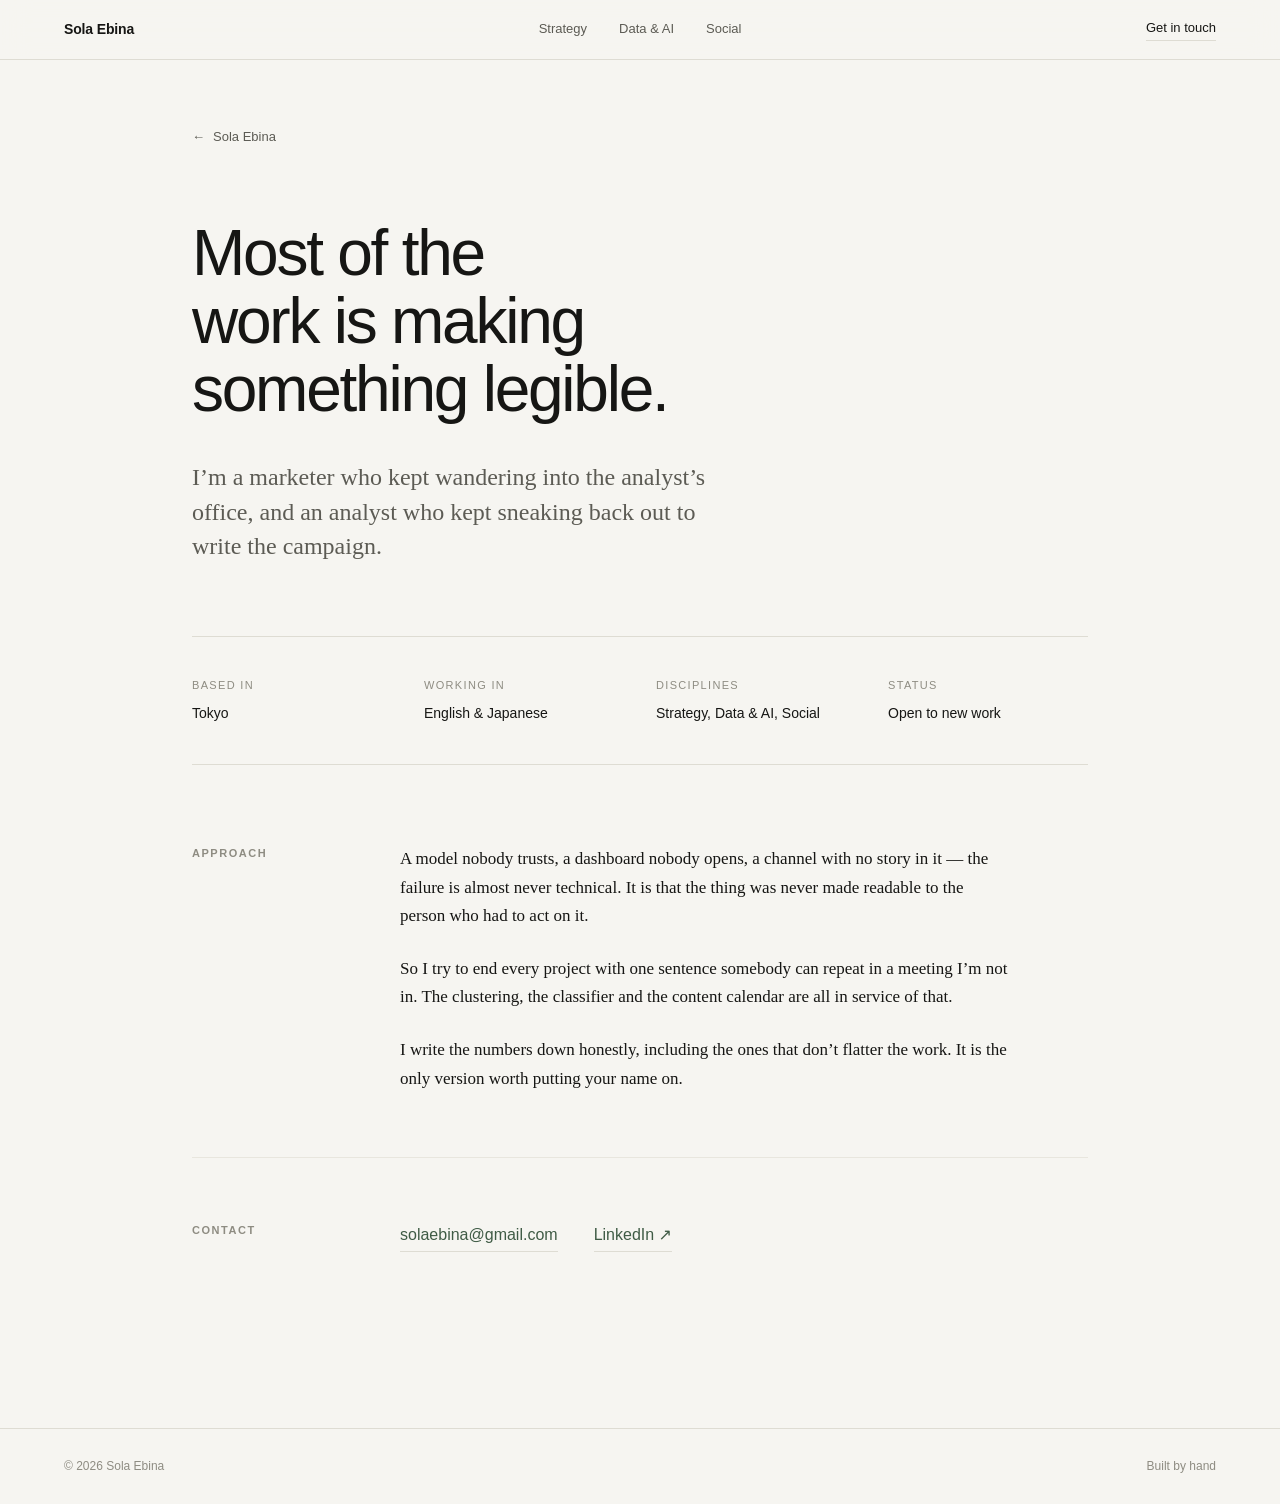
==== about.html @ 5f3d6561 "Restructure the site around a bare front door The front page was carrying the whole site: hero, work" ====
<!DOCTYPE html>
<html lang="en">
<head>
<meta charset="utf-8">
<meta name="viewport" content="width=device-width, initial-scale=1">
<title>About — Sola Ebina</title>
<meta name="description" content="Marketing strategist and data analyst, working across data &amp; AI, strategy and social.">
<meta name="color-scheme" content="light dark">
<link rel="icon" href="data:image/svg+xml,<svg xmlns='http://www.w3.org/2000/svg' viewBox='0 0 100 100'><rect width='100' height='100' rx='22' fill='%23161614'/><text x='50' y='70' font-size='58' font-family='Helvetica,Arial' fill='%23F6F5F1' text-anchor='middle'>S</text></svg>">
<link rel="stylesheet" href="styles.css">
</head>
<body class="page-case">

<header class="site-head is-stuck">
  <a class="brand" href="index.html"><b data-p="name">Sola Ebina</b></a>
  <nav class="site-nav" data-disc-nav aria-label="Disciplines"></nav>
  <a class="head-cta" data-mailto href="mailto:solaebina@gmail.com">Get in touch</a>
</header>

<main>
  <div class="wrap case">
    <a class="back" href="index.html"><span>&larr;</span> <span data-p="name">Sola Ebina</span></a>

    <header class="case-head">
      <h1>Most of the work is making something legible.</h1>
      <p class="case-thesis">
        I&rsquo;m a marketer who kept wandering into the analyst&rsquo;s office, and an
        analyst who kept sneaking back out to write the campaign.
      </p>
    </header>

    <dl class="case-meta">
      <div><dt>Based in</dt><dd data-p="location">Tokyo</dd></div>
      <div><dt>Working in</dt><dd>English &amp; Japanese</dd></div>
      <div><dt>Disciplines</dt><dd>Strategy, Data &amp; AI, Social</dd></div>
      <div><dt>Status</dt><dd>Open to new work</dd></div>
    </dl>

    <div class="case-body">
      <section class="case-section">
        <h2 class="case-label">Approach</h2>
        <div class="case-content">
          <p>
            A model nobody trusts, a dashboard nobody opens, a channel with no story in
            it &mdash; the failure is almost never technical. It is that the thing was
            never made readable to the person who had to act on it.
          </p>
          <p>
            So I try to end every project with one sentence somebody can repeat in a
            meeting I&rsquo;m not in. The clustering, the classifier and the content
            calendar are all in service of that.
          </p>
          <p>
            I write the numbers down honestly, including the ones that don&rsquo;t
            flatter the work. It is the only version worth putting your name on.
          </p>
        </div>
      </section>

      <section class="case-section">
        <h2 class="case-label">Contact</h2>
        <div class="case-content">
          <div class="contact-links">
            <a data-mailto href="mailto:solaebina@gmail.com"><span data-p="email">solaebina@gmail.com</span></a>
            <a data-linkedin href="https://www.linkedin.com/in/solaebina/" target="_blank" rel="noopener">LinkedIn &nearr;</a>
          </div>
        </div>
      </section>
    </div>
  </div>
</main>

<footer class="site-foot">
  <span>&copy; <span id="yr">2026</span> <span data-p="name">Sola Ebina</span></span>
  <span>Built by hand</span>
</footer>

<script src="content/works.js"></script>
<script src="content.js"></script>
<script src="app.js"></script>
</body>
</html>
---- styles.css ----
/* ============================================================================
   Sola Ebina — portfolio
   One stylesheet. The whole system lives in :root; change it there.
   ========================================================================== */

/* ── tokens ───────────────────────────────────────────────────────────────── */
:root {
  /* paper & ink */
  --paper:      #F6F5F1;
  --paper-2:    #EFEEE8;
  --ink:        #161614;
  --ink-2:      #5C5B54;
  --ink-3:      #8E8C82;
  --rule:       #DEDCD3;
  --rule-soft:  #E8E6DE;
  --accent:     #3F5B45;

  /* type */
  --sans: "Helvetica Neue", Helvetica, Inter, -apple-system, BlinkMacSystemFont,
          "Segoe UI", Roboto, system-ui, sans-serif;
  --serif: "Iowan Old Style", "Palatino Linotype", Palatino, "Book Antiqua",
           Georgia, ui-serif, serif;
  --mono: ui-monospace, SFMono-Regular, "SF Mono", Menlo, Consolas, monospace;

  /* measure & rhythm */
  --gutter: clamp(1.25rem, 5vw, 4.5rem);
  --max:    78rem;
  --prose:  38rem;
  --section: clamp(5rem, 11vw, 9.5rem);

  --ease: cubic-bezier(.22, .61, .36, 1);
}

@media (prefers-color-scheme: dark) {
  :root {
    --paper:     #101010;
    --paper-2:   #171716;
    --ink:       #ECEAE3;
    --ink-2:     #9C9A92;
    --ink-3:     #6B6960;
    --rule:      #2A2A27;
    --rule-soft: #212120;
    --accent:    #9DBBA2;
  }
}

/* ── reset ────────────────────────────────────────────────────────────────── */
*, *::before, *::after { box-sizing: border-box; }
html { -webkit-text-size-adjust: 100%; scroll-behavior: smooth; }
@media (prefers-reduced-motion: reduce) { html { scroll-behavior: auto; } }

body {
  margin: 0;
  background: var(--paper);
  color: var(--ink);
  font-family: var(--sans);
  font-size: 1rem;
  line-height: 1.6;
  -webkit-font-smoothing: antialiased;
  text-rendering: optimizeLegibility;
}

h1, h2, h3, h4, p, figure, ul, ol, blockquote { margin: 0; }
ul, ol { padding: 0; list-style: none; }
img { max-width: 100%; display: block; }
a { color: inherit; }

:focus-visible {
  outline: 2px solid var(--accent);
  outline-offset: 3px;
  border-radius: 2px;
}

.wrap {
  width: 100%;
  max-width: var(--max);
  margin-inline: auto;
  padding-inline: var(--gutter);
}

.eyebrow {
  font-size: .6875rem;
  letter-spacing: .14em;
  text-transform: uppercase;
  color: var(--ink-3);
  font-weight: 500;
}

.rule { height: 1px; background: var(--rule); border: 0; }

.skip {
  position: absolute; left: -9999px;
  background: var(--ink); color: var(--paper);
  padding: .75rem 1rem; z-index: 100;
}
.skip:focus { left: var(--gutter); top: .75rem; }

/* ── header ───────────────────────────────────────────────────────────────── */
.site-head {
  position: sticky; top: 0; z-index: 50;
  display: flex; align-items: center; justify-content: space-between;
  gap: 1.5rem;
  padding: 1.125rem var(--gutter);
  background: color-mix(in srgb, var(--paper) 88%, transparent);
  backdrop-filter: saturate(1.4) blur(14px);
  border-bottom: 1px solid transparent;
  transition: border-color .3s var(--ease);
}
.site-head.is-stuck { border-bottom-color: var(--rule); }

.brand {
  font-size: .875rem;
  font-weight: 600;
  letter-spacing: -.01em;
  text-decoration: none;
  white-space: nowrap;
}
.brand span { color: var(--ink-3); font-weight: 400; }

.site-nav { display: flex; gap: clamp(1rem, 3vw, 2rem); }
.site-nav a {
  font-size: .8125rem;
  color: var(--ink-2);
  text-decoration: none;
  transition: color .2s var(--ease);
}
.site-nav a:hover { color: var(--ink); }
.site-nav a[aria-current="page"] { color: var(--ink); }
@media (max-width: 640px) { .site-nav { display: none; } }

.head-cta {
  font-size: .8125rem;
  text-decoration: none;
  border-bottom: 1px solid var(--rule);
  padding-bottom: 1px;
  transition: border-color .2s var(--ease);
  white-space: nowrap;
}
.head-cta:hover { border-color: var(--ink); }

/* ── the front door ───────────────────────────────────────────────────────────
   The whole page: a name, a line, and three ways in. Nothing else belongs
   here, so it holds the viewport rather than scrolling. */
.page-front { --max: 62rem; }

.front {
  min-height: 100svh;
  display: flex; flex-direction: column; justify-content: space-between;
  gap: 3rem;
  padding: clamp(2rem, 6vh, 3.5rem) var(--gutter);
}

.front-inner {
  flex: 1;
  display: flex; flex-direction: column; justify-content: center;
  width: 100%; max-width: var(--max); margin-inline: auto;
  padding-block: clamp(2rem, 8vh, 5rem);
}

.front-name {
  font-size: clamp(2.5rem, 7.5vw, 5.75rem);
  line-height: 1;
  letter-spacing: -.045em;
  font-weight: 500;
}

.front-line {
  margin-top: clamp(.875rem, 1.6vw, 1.25rem);
  font-family: var(--serif);
  font-style: italic;
  font-size: clamp(1.125rem, 2.6vw, 1.875rem);
  line-height: 1.25;
  letter-spacing: -.015em;
  color: var(--ink-2);
}

.front-nav {
  margin-top: clamp(3rem, 9vh, 6rem);
  border-top: 1px solid var(--rule-soft);
}

.door {
  display: grid;
  grid-template-columns: minmax(0, 1fr) auto 1.75rem;
  align-items: baseline;
  gap: 1.5rem;
  padding: clamp(1.125rem, 2.6vw, 1.75rem) 0;
  border-bottom: 1px solid var(--rule-soft);
  text-decoration: none;
  transition: opacity .3s var(--ease);
}
.front-nav:hover .door { opacity: .35; }
.front-nav .door:hover { opacity: 1; }

.door-name {
  font-size: clamp(1.25rem, 3.4vw, 2.25rem);
  line-height: 1.1;
  letter-spacing: -.03em;
  font-weight: 500;
  transition: transform .45s var(--ease);
}
.door:hover .door-name { transform: translateX(.4rem); }

.door-count {
  font-family: var(--mono);
  font-size: .75rem;
  color: var(--ink-3);
}

.door-go {
  justify-self: end;
  font-size: 1.125rem;
  color: var(--ink-3);
  transition: transform .45s var(--ease), color .2s var(--ease);
}
.door:hover .door-go { transform: translateX(.35rem); color: var(--ink); }

@media (prefers-reduced-motion: reduce) {
  .door:hover .door-name, .door:hover .door-go { transform: none; }
}

.front-foot {
  display: flex; flex-wrap: wrap; gap: .5rem 1.75rem;
  width: 100%; max-width: var(--max); margin-inline: auto;
  font-size: .8125rem;
}
.front-foot a {
  color: var(--ink-2); text-decoration: none;
  border-bottom: 1px solid transparent;
  transition: color .2s var(--ease), border-color .2s var(--ease);
}
.front-foot a:hover { color: var(--ink); border-bottom-color: var(--rule); }

/* ── a discipline's showcase ──────────────────────────────────────────────── */
.work-head { padding-block: clamp(2.5rem, 6vw, 4rem) clamp(2rem, 5vw, 3rem); }
.work-head h1 {
  font-size: clamp(2rem, 5vw, 3.5rem);
  font-weight: 500; letter-spacing: -.035em; line-height: 1.05;
  max-width: 16ch; text-wrap: balance;
}
.work-line {
  margin-top: clamp(1.25rem, 2.5vw, 1.75rem);
  font-family: var(--serif);
  font-size: clamp(1.0625rem, 1.9vw, 1.375rem);
  line-height: 1.5;
  color: var(--ink-2);
  max-width: 46ch;
}
.work-empty { padding-block: 2.5rem; color: var(--ink-3); font-size: .9375rem; }

.skills { display: flex; flex-wrap: wrap; gap: .375rem .5rem; margin-top: 1.75rem; }
.skills li {
  font-size: .75rem; color: var(--ink-3);
  border: 1px solid var(--rule); border-radius: 999px;
  padding: .1875rem .625rem;
}

/* ── the work list ────────────────────────────────────────────────────────── */
.index { border-top: 1px solid var(--rule); }

.row {
  position: relative;
  display: grid;
  grid-template-columns: minmax(0, 1fr) 4rem 1.75rem;
  align-items: baseline;
  gap: 1.5rem;
  padding: clamp(1.5rem, 3vw, 2.25rem) 0;
  border-bottom: 1px solid var(--rule-soft);
  text-decoration: none;
  transition: opacity .3s var(--ease);
}
.index:hover .row { opacity: .38; }
.index .row:hover { opacity: 1; }

.row-title {
  display: block;
  font-size: clamp(1.25rem, 2.9vw, 2.125rem);
  line-height: 1.14;
  letter-spacing: -.028em;
  font-weight: 500;
  transition: transform .45s var(--ease);
}
.row:hover .row-title { transform: translateX(.4rem); }
@media (prefers-reduced-motion: reduce) { .row:hover .row-title { transform: none; } }

.row-thesis {
  display: block;
  margin-top: .625rem;
  font-size: .875rem;
  color: var(--ink-2);
  max-width: 64ch;
  line-height: 1.55;
}

.row-year { font-family: var(--mono); font-size: .75rem; color: var(--ink-2); }

.row-go {
  font-size: 1rem; color: var(--ink-3); justify-self: end;
  transition: transform .45s var(--ease), color .2s var(--ease);
}
.row:hover .row-go { transform: translate(.3rem, -.3rem); color: var(--ink); }
@media (prefers-reduced-motion: reduce) { .row:hover .row-go { transform: none; } }

@media (max-width: 700px) {
  .row { grid-template-columns: minmax(0, 1fr) auto; gap: .5rem 1rem; }
  .row-go { display: none; }
}

/* the image that follows the cursor across the list */
.peek {
  position: fixed; top: 0; left: 0;
  width: 15rem; aspect-ratio: 4 / 3;
  border-radius: 3px; overflow: hidden;
  pointer-events: none; z-index: 40;
  /* JS positions the top-left corner beside the cursor, so the transform
     only has to carry the entrance. */
  opacity: 0; transform: scale(.94);
  transition: opacity .28s var(--ease), transform .28s var(--ease);
  box-shadow: 0 18px 50px -18px rgb(0 0 0 / .35);
  background: var(--paper-2);
}
.peek.is-on { opacity: 1; transform: scale(1); }
.peek img { width: 100%; height: 100%; object-fit: cover; }
@media (hover: none), (max-width: 900px), (prefers-reduced-motion: reduce) {
  .peek { display: none; }
}

/* ── contact links ────────────────────────────────────────────────────────── */
.contact-links { display: flex; flex-wrap: wrap; gap: 1rem 2.25rem; }
.contact-links a {
  font-size: 1rem;
  text-decoration: none;
  border-bottom: 1px solid var(--rule);
  padding-bottom: .1875rem;
  transition: border-color .25s var(--ease);
}
.contact-links a:hover { border-color: var(--ink); }

/* ── footer ───────────────────────────────────────────────────────────────── */
.site-foot a { color: inherit; text-decoration: none; }
.site-foot a:hover { color: var(--ink-2); }

.site-foot {
  display: flex; flex-wrap: wrap; gap: .5rem 1.5rem;
  justify-content: space-between;
  padding: 1.75rem var(--gutter);
  border-top: 1px solid var(--rule);
  font-size: .75rem; color: var(--ink-3);
}

/* ── case study page ──────────────────────────────────────────────────────── */
/* A case is one long read, so the whole page sits in a tighter measure than
   the index does. Everything below inherits it through .wrap. */
.page-case { --max: 64rem; }

.case { padding-block: clamp(2.5rem, 7vh, 4.5rem) 0; }

.back {
  display: inline-flex; align-items: center; gap: .5rem;
  font-size: .8125rem; color: var(--ink-2); text-decoration: none;
  transition: color .2s var(--ease);
}
.back:hover { color: var(--ink); }
.back span { transition: transform .3s var(--ease); }
.back:hover span { transform: translateX(-.25rem); }

.case-head { padding-block: clamp(2.5rem, 6vw, 4.5rem) clamp(2rem, 5vw, 3.5rem); }
.case-head h1 {
  font-size: clamp(2rem, 5.4vw, 4rem);
  font-weight: 500; letter-spacing: -.035em; line-height: 1.06;
  max-width: 17ch; text-wrap: balance;
}
.case-thesis {
  margin-top: clamp(1.5rem, 3vw, 2.25rem);
  font-family: var(--serif);
  font-size: clamp(1.125rem, 2.1vw, 1.5rem);
  line-height: 1.45;
  color: var(--ink-2);
  max-width: 44ch;
}

.case-meta {
  display: grid;
  grid-template-columns: repeat(auto-fit, minmax(8rem, 1fr));
  gap: 1.5rem 2rem;
  padding-block: clamp(1.75rem, 4vw, 2.5rem);
  border-top: 1px solid var(--rule);
  border-bottom: 1px solid var(--rule);
}
.case-meta dt {
  font-size: .6875rem; letter-spacing: .12em; text-transform: uppercase;
  color: var(--ink-3); margin-bottom: .4375rem;
}
.case-meta dd { margin: 0; font-size: .875rem; }

.case-hero { margin-block: clamp(2.5rem, 6vw, 4.5rem); }
.case-hero img { border-radius: 3px; width: 100%; }

/* the body: a label rail on the left, prose in a narrow measure */
.case-body { padding-bottom: clamp(4rem, 10vw, 7rem); }

.case-section {
  display: grid;
  grid-template-columns: minmax(0, 9rem) minmax(0, var(--prose));
  gap: clamp(1.5rem, 5vw, 4rem);
  padding-block: clamp(2.5rem, 6vw, 4rem);
  border-top: 1px solid var(--rule-soft);
}
.case-section:first-child { border-top: 0; }

.case-label {
  font-size: .6875rem; letter-spacing: .14em; text-transform: uppercase;
  color: var(--ink-3);
  position: sticky; top: 5rem; align-self: start;
}

.case-content > * + * { margin-top: 1.5rem; }
.case-content p {
  font-family: var(--serif);
  font-size: 1.0625rem;
  line-height: 1.68;
  color: var(--ink);
}
.case-content strong { font-weight: 600; }
.case-content em { font-style: italic; color: var(--ink-2); }
.case-content code {
  font-family: var(--mono); font-size: .875em;
  background: var(--paper-2); padding: .0625rem .3125rem; border-radius: 3px;
}
.case-content a { color: var(--accent); text-underline-offset: 3px; }

/* numbered moves */
.steps { counter-reset: step; }
.steps li {
  counter-increment: step;
  position: relative;
  padding-left: 2.25rem;
  font-size: .9375rem;
  line-height: 1.6;
  color: var(--ink-2);
}
.steps li + li { margin-top: 1rem; }
.steps li::before {
  content: counter(step, decimal-leading-zero);
  position: absolute; left: 0; top: .0625rem;
  font-family: var(--mono); font-size: .6875rem;
  color: var(--ink-3);
}

/* plain points */
.points li {
  position: relative; padding-left: 1.25rem;
  font-size: .9375rem; line-height: 1.6; color: var(--ink-2);
}
.points li + li { margin-top: .75rem; }
.points li::before {
  content: ""; position: absolute; left: 0; top: .6875rem;
  width: .4375rem; height: 1px; background: var(--ink-3);
}
.points strong { color: var(--ink); }

/* the numbers */
.stats {
  display: grid;
  grid-template-columns: repeat(auto-fit, minmax(7.5rem, 1fr));
  gap: 1.75rem 1.5rem;
  padding-block: .5rem;
}
.stat-value {
  font-size: clamp(1.5rem, 3.2vw, 2.25rem);
  font-weight: 500; letter-spacing: -.035em; line-height: 1;
  font-variant-numeric: tabular-nums;
}
.stat-label {
  margin-top: .625rem; font-size: .75rem; line-height: 1.4;
  color: var(--ink-3); max-width: 18ch;
}

/* an aside, set apart from the argument */
.note {
  border-left: 2px solid var(--rule);
  padding: .25rem 0 .25rem 1.25rem;
}
.note p { font-family: var(--sans); font-size: .875rem; color: var(--ink-2); line-height: 1.65; }

blockquote.pull { border: 0; padding: .5rem 0; }
blockquote.pull p {
  font-family: var(--serif); font-style: italic;
  font-size: clamp(1.125rem, 2vw, 1.375rem); line-height: 1.45;
}
blockquote.pull cite {
  display: block; margin-top: .875rem;
  font-family: var(--sans); font-style: normal;
  font-size: .75rem; color: var(--ink-3);
}

figure img { border-radius: 3px; }
figcaption {
  margin-top: .75rem; font-size: .75rem; line-height: 1.5; color: var(--ink-3);
  max-width: 62ch;
}

@media (max-width: 780px) {
  .case-section { grid-template-columns: 1fr; gap: 1rem; }
  .case-label { position: static; }
}

/* wider images escape the prose measure on big screens */
@media (min-width: 1100px) {
  .case-content figure { width: calc(100% + 7rem); }
}

/* tags */
.case-tags { display: flex; flex-wrap: wrap; gap: .375rem .5rem; }
.case-tags li {
  font-size: .75rem; color: var(--ink-3);
  border: 1px solid var(--rule); border-radius: 999px;
  padding: .1875rem .625rem;
}

/* next case */
.case-next { border-top: 1px solid var(--rule); padding-block: clamp(3rem, 7vw, 5rem); }
.case-next a { text-decoration: none; display: block; }
.case-next .eyebrow { margin-bottom: 1rem; }
.case-next h2 {
  font-size: clamp(1.5rem, 4vw, 2.75rem);
  font-weight: 500; letter-spacing: -.03em; line-height: 1.1;
  max-width: 18ch;
  transition: transform .45s var(--ease);
}
.case-next a:hover h2 { transform: translateX(.5rem); }
@media (prefers-reduced-motion: reduce) { .case-next a:hover h2 { transform: none; } }

/* ── reveal on scroll ─────────────────────────────────────────────────────── */
.rise { opacity: 0; transform: translateY(1rem); }
.rise.is-in {
  opacity: 1; transform: none;
  transition: opacity .7s var(--ease), transform .7s var(--ease);
}
@media (prefers-reduced-motion: reduce) {
  .rise, .rise.is-in { opacity: 1; transform: none; transition: none; }
}

/* ── print ────────────────────────────────────────────────────────────────── */
@media print {
  .site-head, .site-foot, .peek, .case-next, .back { display: none; }
  body { background: #fff; color: #000; }
  .case-section { break-inside: avoid; grid-template-columns: 1fr; }
  .rise { opacity: 1; transform: none; }
}
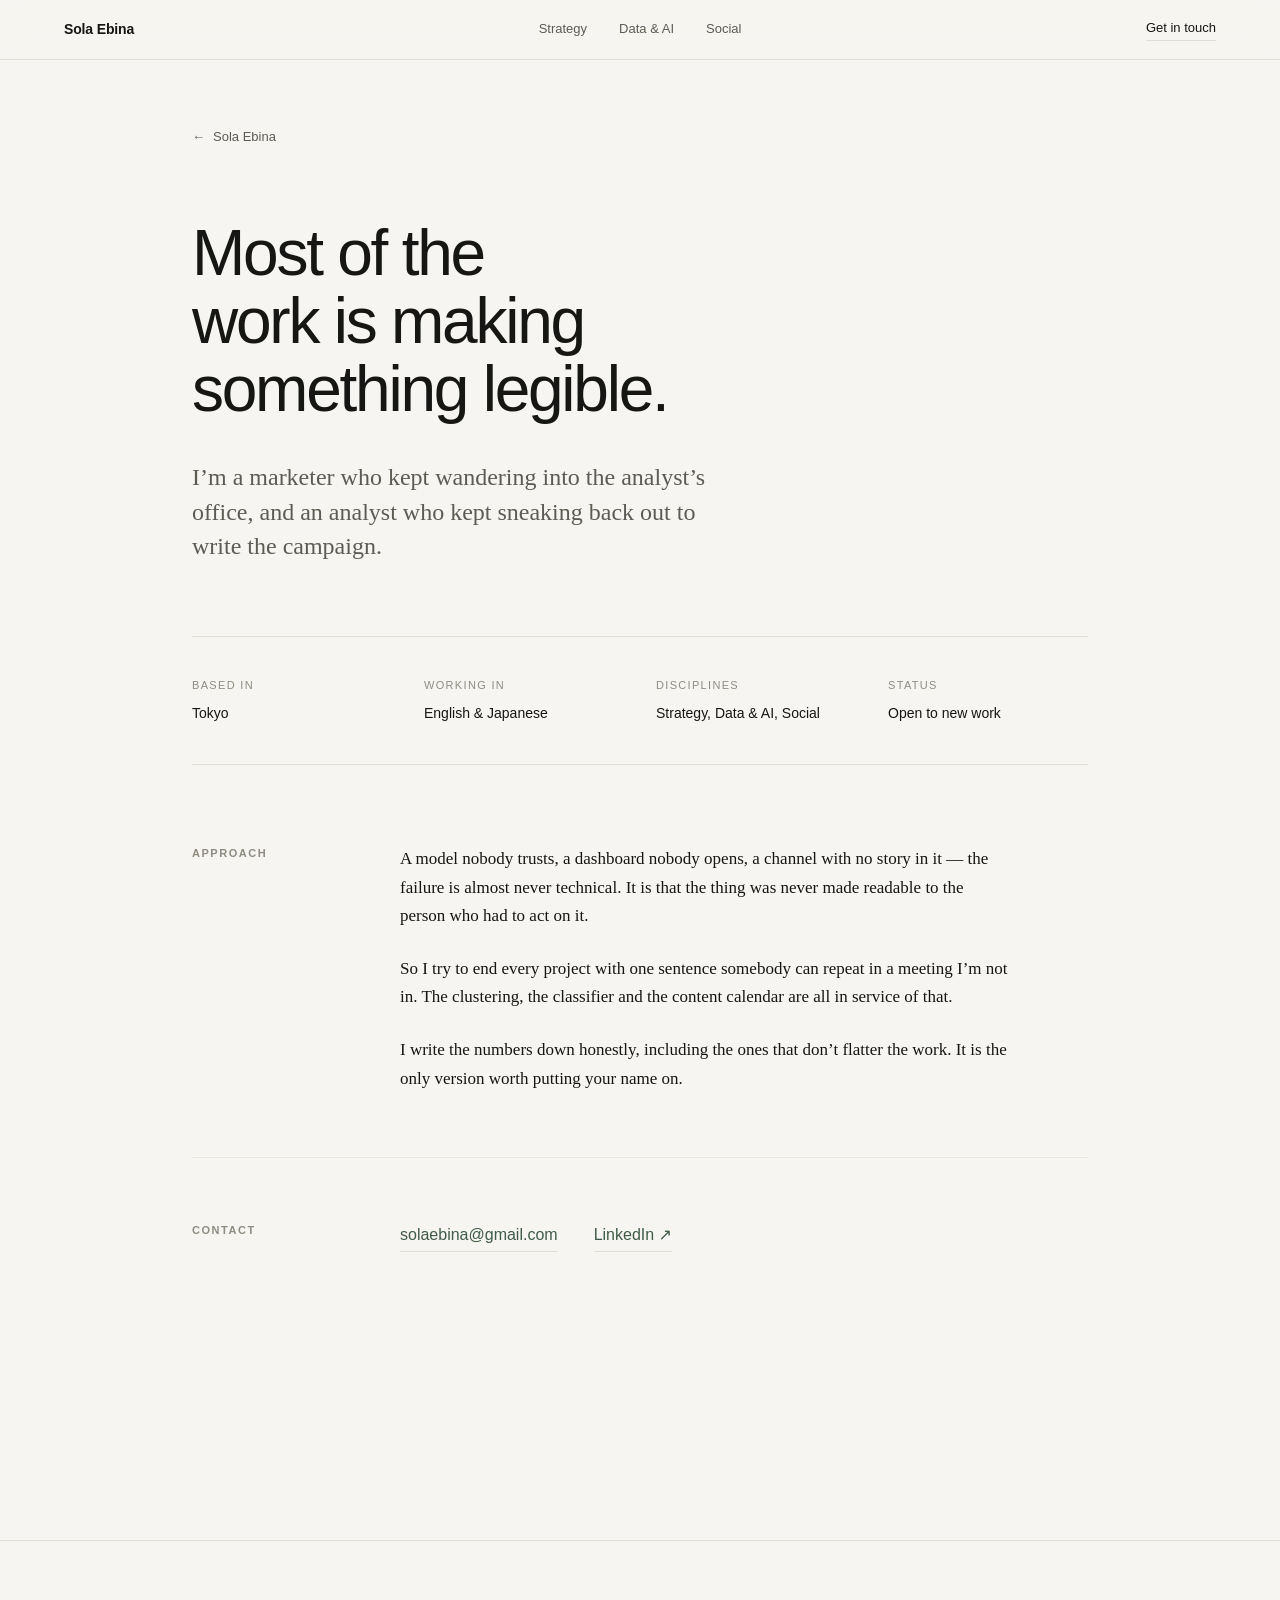
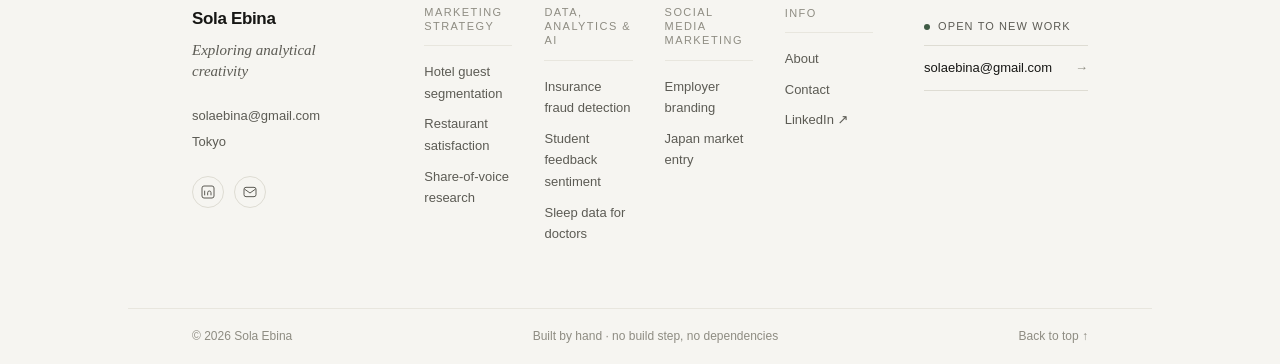
==== commit a4e8c682: "Give the inner pages a sitemap footer The footer was a single line. It is now a proper structured fo" ====
--- a/about.html
+++ b/about.html
@@ -70,10 +70,7 @@
   </div>
 </main>
 
-<footer class="site-foot">
-  <span>&copy; <span id="yr">2026</span> <span data-p="name">Sola Ebina</span></span>
-  <span>Built by hand</span>
-</footer>
+<footer class="site-foot" data-foot></footer>
 
 <script src="content/works.js"></script>
 <script src="content.js"></script>
--- a/styles.css
+++ b/styles.css
@@ -336,16 +336,130 @@
 }
 .contact-links a:hover { border-color: var(--ink); }
 
-/* ── footer ───────────────────────────────────────────────────────────────── */
-.site-foot a { color: inherit; text-decoration: none; }
-.site-foot a:hover { color: var(--ink-2); }
-
+/* ── footer ───────────────────────────────────────────────────────────────────
+   A sitemap on the same paper as the page. With no colour change to lean on,
+   the structure comes from rules, column rhythm and type weight. */
 .site-foot {
+  margin-top: clamp(4rem, 9vw, 7rem);
+  border-top: 1px solid var(--rule);
+  background: var(--paper);
+}
+
+.foot-main {
+  display: grid;
+  grid-template-columns: minmax(0, 1.05fr) minmax(0, 2.6fr) minmax(0, .95fr);
+  gap: clamp(2rem, 4vw, 3.5rem);
+  padding-block: clamp(2.5rem, 5vw, 4rem);
+}
+
+/* ── who ──────────────────────────────────────────────────────────────────── */
+.foot-mark {
+  display: inline-block;
+  font-size: 1.0625rem; font-weight: 600; letter-spacing: -.02em;
+  text-decoration: none;
+}
+.foot-line {
+  margin-top: .5rem;
+  font-family: var(--serif); font-style: italic;
+  font-size: .9375rem; line-height: 1.4; color: var(--ink-2);
+  max-width: 22ch;
+}
+
+.foot-meta { margin-top: 1.5rem; display: grid; gap: .3125rem; }
+.foot-meta li { font-size: .8125rem; color: var(--ink-2); }
+.foot-meta a { text-decoration: none; }
+.foot-meta a:hover { color: var(--ink); }
+
+.foot-social { margin-top: 1.5rem; display: flex; gap: .625rem; }
+.foot-social a {
+  display: grid; place-items: center;
+  width: 2rem; height: 2rem;
+  border: 1px solid var(--rule); border-radius: 50%;
+  color: var(--ink-2);
+  transition: color .2s var(--ease), border-color .2s var(--ease);
+}
+.foot-social a:hover { color: var(--ink); border-color: var(--ink-3); }
+.foot-social svg { width: 1rem; height: 1rem; }
+
+/* ── the sitemap ──────────────────────────────────────────────────────────── */
+.foot-cols {
+  display: grid;
+  grid-template-columns: repeat(4, minmax(0, 1fr));
+  gap: clamp(1.5rem, 2.5vw, 2.25rem);
+}
+
+.foot-head {
+  display: flex; align-items: flex-end;
+  min-height: 2.6em;            /* two lines, so every rule aligns */
+  font-size: .6875rem; line-height: 1.3; letter-spacing: .13em;
+  text-transform: uppercase;
+  font-weight: 500; color: var(--ink-3);
+  padding-bottom: .75rem; margin-bottom: .875rem;
+  border-bottom: 1px solid var(--rule-soft);
+}
+.foot-head a { text-decoration: none; transition: color .2s var(--ease); }
+.foot-head a:hover { color: var(--ink); }
+
+.foot-col ul { display: grid; gap: .5625rem; }
+.foot-col li { line-height: 1.35; }
+.foot-col li a {
+  font-size: .8125rem; color: var(--ink-2); text-decoration: none;
+  transition: color .2s var(--ease);
+}
+.foot-col li a:hover { color: var(--ink); }
+
+/* ── the ask ──────────────────────────────────────────────────────────────── */
+.foot-status {
+  display: flex; align-items: flex-end; gap: .5rem;
+  min-height: 2.6em;            /* matches .foot-head, so the rules line up */
+  font-size: .6875rem; line-height: 1.3; letter-spacing: .1em;
+  text-transform: uppercase;
+  color: var(--ink-2);
+}
+.foot-status i { margin-bottom: .3em; }
+.foot-status i {
+  width: 6px; height: 6px; border-radius: 50%; background: var(--accent);
+}
+
+.foot-mail {
+  display: flex; align-items: baseline; justify-content: space-between; gap: 1rem;
+  margin-top: .75rem; padding: .75rem 0 .6875rem;
+  border-top: 1px solid var(--rule);
+  border-bottom: 1px solid var(--rule);
+  font-size: .8125rem; text-decoration: none;
+  transition: border-color .2s var(--ease);
+}
+.foot-mail:hover { border-color: var(--ink-3); }
+.foot-mail .foot-arrow { color: var(--ink-3); transition: transform .35s var(--ease); }
+.foot-mail:hover .foot-arrow { transform: translateX(.25rem); }
+@media (prefers-reduced-motion: reduce) { .foot-mail:hover .foot-arrow { transform: none; } }
+
+/* ── the legal line ───────────────────────────────────────────────────────── */
+.foot-base {
   display: flex; flex-wrap: wrap; gap: .5rem 1.5rem;
-  justify-content: space-between;
-  padding: 1.75rem var(--gutter);
-  border-top: 1px solid var(--rule);
+  align-items: center; justify-content: space-between;
+  padding-block: 1.125rem;
+  border-top: 1px solid var(--rule-soft);
   font-size: .75rem; color: var(--ink-3);
+}
+.foot-built { color: var(--ink-3); }
+
+.foot-top {
+  font: inherit; color: var(--ink-3);
+  background: none; border: 0; padding: 0; cursor: pointer;
+  transition: color .2s var(--ease);
+}
+.foot-top:hover { color: var(--ink); }
+
+@media (max-width: 1080px) {
+  .foot-main { grid-template-columns: minmax(0, 1fr) minmax(0, 1fr); }
+  .foot-cols { grid-column: 1 / -1; order: 3; }
+  .foot-cta  { order: 2; }
+}
+@media (max-width: 680px) {
+  .foot-main { grid-template-columns: minmax(0, 1fr); }
+  .foot-cols { grid-template-columns: repeat(2, minmax(0, 1fr)); gap: 2rem 1.25rem; }
+  .foot-base { justify-content: flex-start; }
 }
 
 /* ── case study page ──────────────────────────────────────────────────────── */
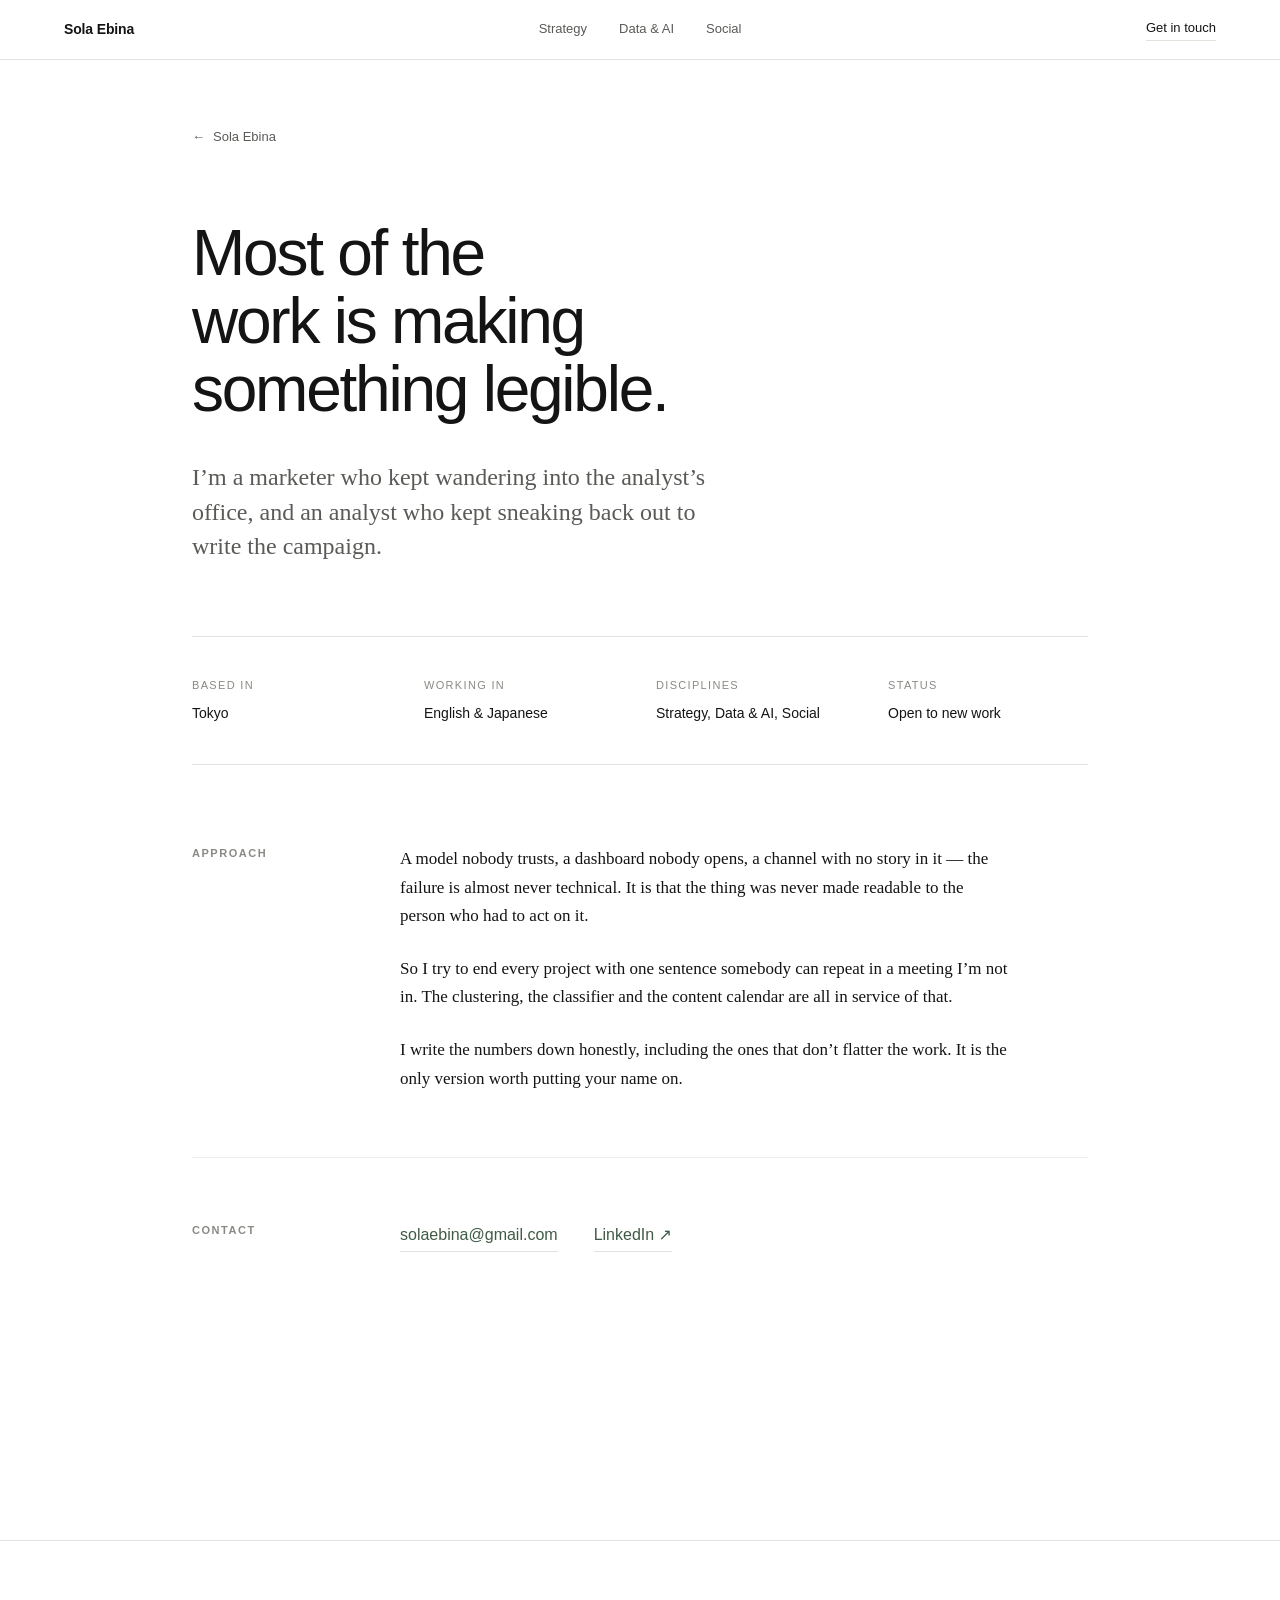
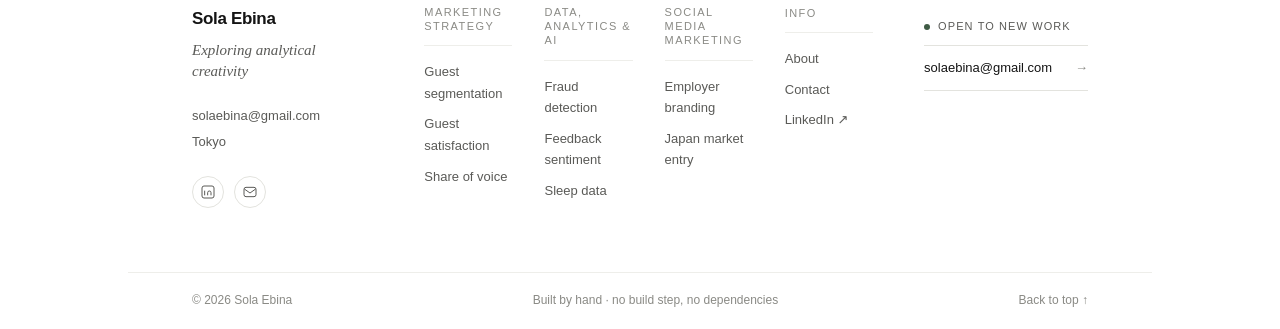
==== commit 2d9ff239: "Make the hero the sitemap block, and the site white Two changes, both asked for directly.  The hero " ====
--- a/about.html
+++ b/about.html
@@ -5,7 +5,7 @@
 <meta name="viewport" content="width=device-width, initial-scale=1">
 <title>About — Sola Ebina</title>
 <meta name="description" content="Marketing strategist and data analyst, working across data &amp; AI, strategy and social.">
-<meta name="color-scheme" content="light dark">
+<meta name="color-scheme" content="light">
 <link rel="icon" href="data:image/svg+xml,<svg xmlns='http://www.w3.org/2000/svg' viewBox='0 0 100 100'><rect width='100' height='100' rx='22' fill='%23161614'/><text x='50' y='70' font-size='58' font-family='Helvetica,Arial' fill='%23F6F5F1' text-anchor='middle'>S</text></svg>">
 <link rel="stylesheet" href="styles.css">
 </head>
--- a/styles.css
+++ b/styles.css
@@ -5,14 +5,16 @@
 
 /* ── tokens ───────────────────────────────────────────────────────────────── */
 :root {
+  color-scheme: light;          /* the site is white; don't let the OS tint it */
+
   /* paper & ink */
-  --paper:      #F6F5F1;
-  --paper-2:    #EFEEE8;
-  --ink:        #161614;
-  --ink-2:      #5C5B54;
-  --ink-3:      #8E8C82;
-  --rule:       #DEDCD3;
-  --rule-soft:  #E8E6DE;
+  --paper:      #FFFFFF;
+  --paper-2:    #F5F5F2;
+  --ink:        #141414;
+  --ink-2:      #5A5A57;
+  --ink-3:      #8A8A85;
+  --rule:       #E3E3DE;
+  --rule-soft:  #EEEEEA;
   --accent:     #3F5B45;
 
   /* type */
@@ -29,19 +31,6 @@
   --section: clamp(5rem, 11vw, 9.5rem);
 
   --ease: cubic-bezier(.22, .61, .36, 1);
-}
-
-@media (prefers-color-scheme: dark) {
-  :root {
-    --paper:     #101010;
-    --paper-2:   #171716;
-    --ink:       #ECEAE3;
-    --ink-2:     #9C9A92;
-    --ink-3:     #6B6960;
-    --rule:      #2A2A27;
-    --rule-soft: #212120;
-    --accent:    #9DBBA2;
-  }
 }
 
 /* ── reset ────────────────────────────────────────────────────────────────── */
@@ -139,97 +128,41 @@
 .head-cta:hover { border-color: var(--ink); }
 
 /* ── the front door ───────────────────────────────────────────────────────────
-   The whole page: a name, a line, and three ways in. Nothing else belongs
-   here, so it holds the viewport rather than scrolling. */
-.page-front { --max: 62rem; }
+   The hero *is* the sitemap block, at hero scale and holding the viewport.
+   One structure, used at both ends of the site. */
+.page-front { --max: 82rem; }
 
 .front {
   min-height: 100svh;
-  display: flex; flex-direction: column; justify-content: space-between;
-  gap: 3rem;
-  padding: clamp(2rem, 6vh, 3.5rem) var(--gutter);
-}
-
-.front-inner {
-  flex: 1;
   display: flex; flex-direction: column; justify-content: center;
-  width: 100%; max-width: var(--max); margin-inline: auto;
-  padding-block: clamp(2rem, 8vh, 5rem);
-}
-
-.front-name {
-  font-size: clamp(2.5rem, 7.5vw, 5.75rem);
-  line-height: 1;
-  letter-spacing: -.045em;
-  font-weight: 500;
-}
-
-.front-line {
-  margin-top: clamp(.875rem, 1.6vw, 1.25rem);
-  font-family: var(--serif);
-  font-style: italic;
-  font-size: clamp(1.125rem, 2.6vw, 1.875rem);
-  line-height: 1.25;
-  letter-spacing: -.015em;
-  color: var(--ink-2);
-}
-
-.front-nav {
-  margin-top: clamp(3rem, 9vh, 6rem);
-  border-top: 1px solid var(--rule-soft);
-}
-
-.door {
-  display: grid;
-  grid-template-columns: minmax(0, 1fr) auto 1.75rem;
-  align-items: baseline;
-  gap: 1.5rem;
-  padding: clamp(1.125rem, 2.6vw, 1.75rem) 0;
-  border-bottom: 1px solid var(--rule-soft);
-  text-decoration: none;
-  transition: opacity .3s var(--ease);
-}
-.front-nav:hover .door { opacity: .35; }
-.front-nav .door:hover { opacity: 1; }
-
-.door-name {
-  font-size: clamp(1.25rem, 3.4vw, 2.25rem);
-  line-height: 1.1;
-  letter-spacing: -.03em;
-  font-weight: 500;
-  transition: transform .45s var(--ease);
-}
-.door:hover .door-name { transform: translateX(.4rem); }
-
-.door-count {
-  font-family: var(--mono);
-  font-size: .75rem;
-  color: var(--ink-3);
-}
-
-.door-go {
-  justify-self: end;
-  font-size: 1.125rem;
-  color: var(--ink-3);
-  transition: transform .45s var(--ease), color .2s var(--ease);
-}
-.door:hover .door-go { transform: translateX(.35rem); color: var(--ink); }
-
-@media (prefers-reduced-motion: reduce) {
-  .door:hover .door-name, .door:hover .door-go { transform: none; }
-}
-
-.front-foot {
-  display: flex; flex-wrap: wrap; gap: .5rem 1.75rem;
-  width: 100%; max-width: var(--max); margin-inline: auto;
-  font-size: .8125rem;
-}
-.front-foot a {
-  color: var(--ink-2); text-decoration: none;
-  border-bottom: 1px solid transparent;
-  transition: color .2s var(--ease), border-color .2s var(--ease);
-}
-.front-foot a:hover { color: var(--ink); border-bottom-color: var(--rule); }
+  padding: clamp(1.5rem, 4vh, 3rem) var(--gutter);
+  background: var(--paper);
+}
+.front .smap-main { padding-block: 0 clamp(2rem, 5vh, 3.5rem); }
+.front .smap-base { padding-bottom: 0; }
+
+/* at hero scale the name leads, and the links come up to reading size */
+/* Scoped to the wide layout: unscoped, this out-specifies the stacking rules
+   further down and the brand would sit on top of the CTA on a phone. */
+@media (min-width: 1081px) {
+  .front .smap-main {
+    grid-template-columns: minmax(0, 1.3fr) minmax(0, 2.9fr) minmax(0, .95fr);
+  }
+}
+.front .smap-mark {
+  font-size: clamp(1.75rem, 3.7vw, 2.875rem);
+  letter-spacing: -.042em; font-weight: 500; line-height: 1.02;
+  white-space: nowrap;         /* the name is one line, never "Sola / Ebina" */
+  max-width: 100%;
+}
+.front .smap-line {
+  margin-top: clamp(.625rem, 1.2vw, 1rem);
+  font-size: clamp(1rem, 1.7vw, 1.3125rem); line-height: 1.3; max-width: 20ch;
+}
+.front .smap-col li a { font-size: clamp(.875rem, 1.1vw, 1rem); color: var(--ink); }
+.front .smap-cols:hover .smap-col li a { opacity: .4; }
+.front .smap-col li a:hover { opacity: 1; }
+.front .smap-meta li, .front .smap-mail { font-size: .875rem; }
 
 /* ── a discipline's showcase ──────────────────────────────────────────────── */
 .work-head { padding-block: clamp(2.5rem, 6vw, 4rem) clamp(2rem, 5vw, 3rem); }
@@ -345,7 +278,7 @@
   background: var(--paper);
 }
 
-.foot-main {
+.smap-main {
   display: grid;
   grid-template-columns: minmax(0, 1.05fr) minmax(0, 2.6fr) minmax(0, .95fr);
   gap: clamp(2rem, 4vw, 3.5rem);
@@ -353,42 +286,42 @@
 }
 
 /* ── who ──────────────────────────────────────────────────────────────────── */
-.foot-mark {
+.smap-mark {
   display: inline-block;
   font-size: 1.0625rem; font-weight: 600; letter-spacing: -.02em;
   text-decoration: none;
 }
-.foot-line {
+.smap-line {
   margin-top: .5rem;
   font-family: var(--serif); font-style: italic;
   font-size: .9375rem; line-height: 1.4; color: var(--ink-2);
   max-width: 22ch;
 }
 
-.foot-meta { margin-top: 1.5rem; display: grid; gap: .3125rem; }
-.foot-meta li { font-size: .8125rem; color: var(--ink-2); }
-.foot-meta a { text-decoration: none; }
-.foot-meta a:hover { color: var(--ink); }
-
-.foot-social { margin-top: 1.5rem; display: flex; gap: .625rem; }
-.foot-social a {
+.smap-meta { margin-top: 1.5rem; display: grid; gap: .3125rem; }
+.smap-meta li { font-size: .8125rem; color: var(--ink-2); }
+.smap-meta a { text-decoration: none; }
+.smap-meta a:hover { color: var(--ink); }
+
+.smap-social { margin-top: 1.5rem; display: flex; gap: .625rem; }
+.smap-social a {
   display: grid; place-items: center;
   width: 2rem; height: 2rem;
   border: 1px solid var(--rule); border-radius: 50%;
   color: var(--ink-2);
   transition: color .2s var(--ease), border-color .2s var(--ease);
 }
-.foot-social a:hover { color: var(--ink); border-color: var(--ink-3); }
-.foot-social svg { width: 1rem; height: 1rem; }
+.smap-social a:hover { color: var(--ink); border-color: var(--ink-3); }
+.smap-social svg { width: 1rem; height: 1rem; }
 
 /* ── the sitemap ──────────────────────────────────────────────────────────── */
-.foot-cols {
+.smap-cols {
   display: grid;
   grid-template-columns: repeat(4, minmax(0, 1fr));
   gap: clamp(1.5rem, 2.5vw, 2.25rem);
 }
 
-.foot-head {
+.smap-head {
   display: flex; align-items: flex-end;
   min-height: 2.6em;            /* two lines, so every rule aligns */
   font-size: .6875rem; line-height: 1.3; letter-spacing: .13em;
@@ -397,31 +330,31 @@
   padding-bottom: .75rem; margin-bottom: .875rem;
   border-bottom: 1px solid var(--rule-soft);
 }
-.foot-head a { text-decoration: none; transition: color .2s var(--ease); }
-.foot-head a:hover { color: var(--ink); }
-
-.foot-col ul { display: grid; gap: .5625rem; }
-.foot-col li { line-height: 1.35; }
-.foot-col li a {
+.smap-head a { text-decoration: none; transition: color .2s var(--ease); }
+.smap-head a:hover { color: var(--ink); }
+
+.smap-col ul { display: grid; gap: .5625rem; }
+.smap-col li { line-height: 1.35; }
+.smap-col li a {
   font-size: .8125rem; color: var(--ink-2); text-decoration: none;
   transition: color .2s var(--ease);
 }
-.foot-col li a:hover { color: var(--ink); }
+.smap-col li a:hover { color: var(--ink); }
 
 /* ── the ask ──────────────────────────────────────────────────────────────── */
-.foot-status {
+.smap-status {
   display: flex; align-items: flex-end; gap: .5rem;
-  min-height: 2.6em;            /* matches .foot-head, so the rules line up */
+  min-height: 2.6em;            /* matches .smap-head, so the rules line up */
   font-size: .6875rem; line-height: 1.3; letter-spacing: .1em;
   text-transform: uppercase;
   color: var(--ink-2);
 }
-.foot-status i { margin-bottom: .3em; }
-.foot-status i {
+.smap-status i { margin-bottom: .3em; }
+.smap-status i {
   width: 6px; height: 6px; border-radius: 50%; background: var(--accent);
 }
 
-.foot-mail {
+.smap-mail {
   display: flex; align-items: baseline; justify-content: space-between; gap: 1rem;
   margin-top: .75rem; padding: .75rem 0 .6875rem;
   border-top: 1px solid var(--rule);
@@ -429,37 +362,37 @@
   font-size: .8125rem; text-decoration: none;
   transition: border-color .2s var(--ease);
 }
-.foot-mail:hover { border-color: var(--ink-3); }
-.foot-mail .foot-arrow { color: var(--ink-3); transition: transform .35s var(--ease); }
-.foot-mail:hover .foot-arrow { transform: translateX(.25rem); }
-@media (prefers-reduced-motion: reduce) { .foot-mail:hover .foot-arrow { transform: none; } }
+.smap-mail:hover { border-color: var(--ink-3); }
+.smap-mail .smap-arrow { color: var(--ink-3); transition: transform .35s var(--ease); }
+.smap-mail:hover .smap-arrow { transform: translateX(.25rem); }
+@media (prefers-reduced-motion: reduce) { .smap-mail:hover .smap-arrow { transform: none; } }
 
 /* ── the legal line ───────────────────────────────────────────────────────── */
-.foot-base {
+.smap-base {
   display: flex; flex-wrap: wrap; gap: .5rem 1.5rem;
   align-items: center; justify-content: space-between;
   padding-block: 1.125rem;
   border-top: 1px solid var(--rule-soft);
   font-size: .75rem; color: var(--ink-3);
 }
-.foot-built { color: var(--ink-3); }
-
-.foot-top {
+.smap-built { color: var(--ink-3); }
+
+.smap-top {
   font: inherit; color: var(--ink-3);
   background: none; border: 0; padding: 0; cursor: pointer;
   transition: color .2s var(--ease);
 }
-.foot-top:hover { color: var(--ink); }
+.smap-top:hover { color: var(--ink); }
 
 @media (max-width: 1080px) {
-  .foot-main { grid-template-columns: minmax(0, 1fr) minmax(0, 1fr); }
-  .foot-cols { grid-column: 1 / -1; order: 3; }
-  .foot-cta  { order: 2; }
+  .smap-main { grid-template-columns: minmax(0, 1fr) minmax(0, 1fr); }
+  .smap-cols { grid-column: 1 / -1; order: 3; }
+  .smap-cta  { order: 2; }
 }
 @media (max-width: 680px) {
-  .foot-main { grid-template-columns: minmax(0, 1fr); }
-  .foot-cols { grid-template-columns: repeat(2, minmax(0, 1fr)); gap: 2rem 1.25rem; }
-  .foot-base { justify-content: flex-start; }
+  .smap-main { grid-template-columns: minmax(0, 1fr); }
+  .smap-cols { grid-template-columns: repeat(2, minmax(0, 1fr)); gap: 2rem 1.25rem; }
+  .smap-base { justify-content: flex-start; }
 }
 
 /* ── case study page ──────────────────────────────────────────────────────── */
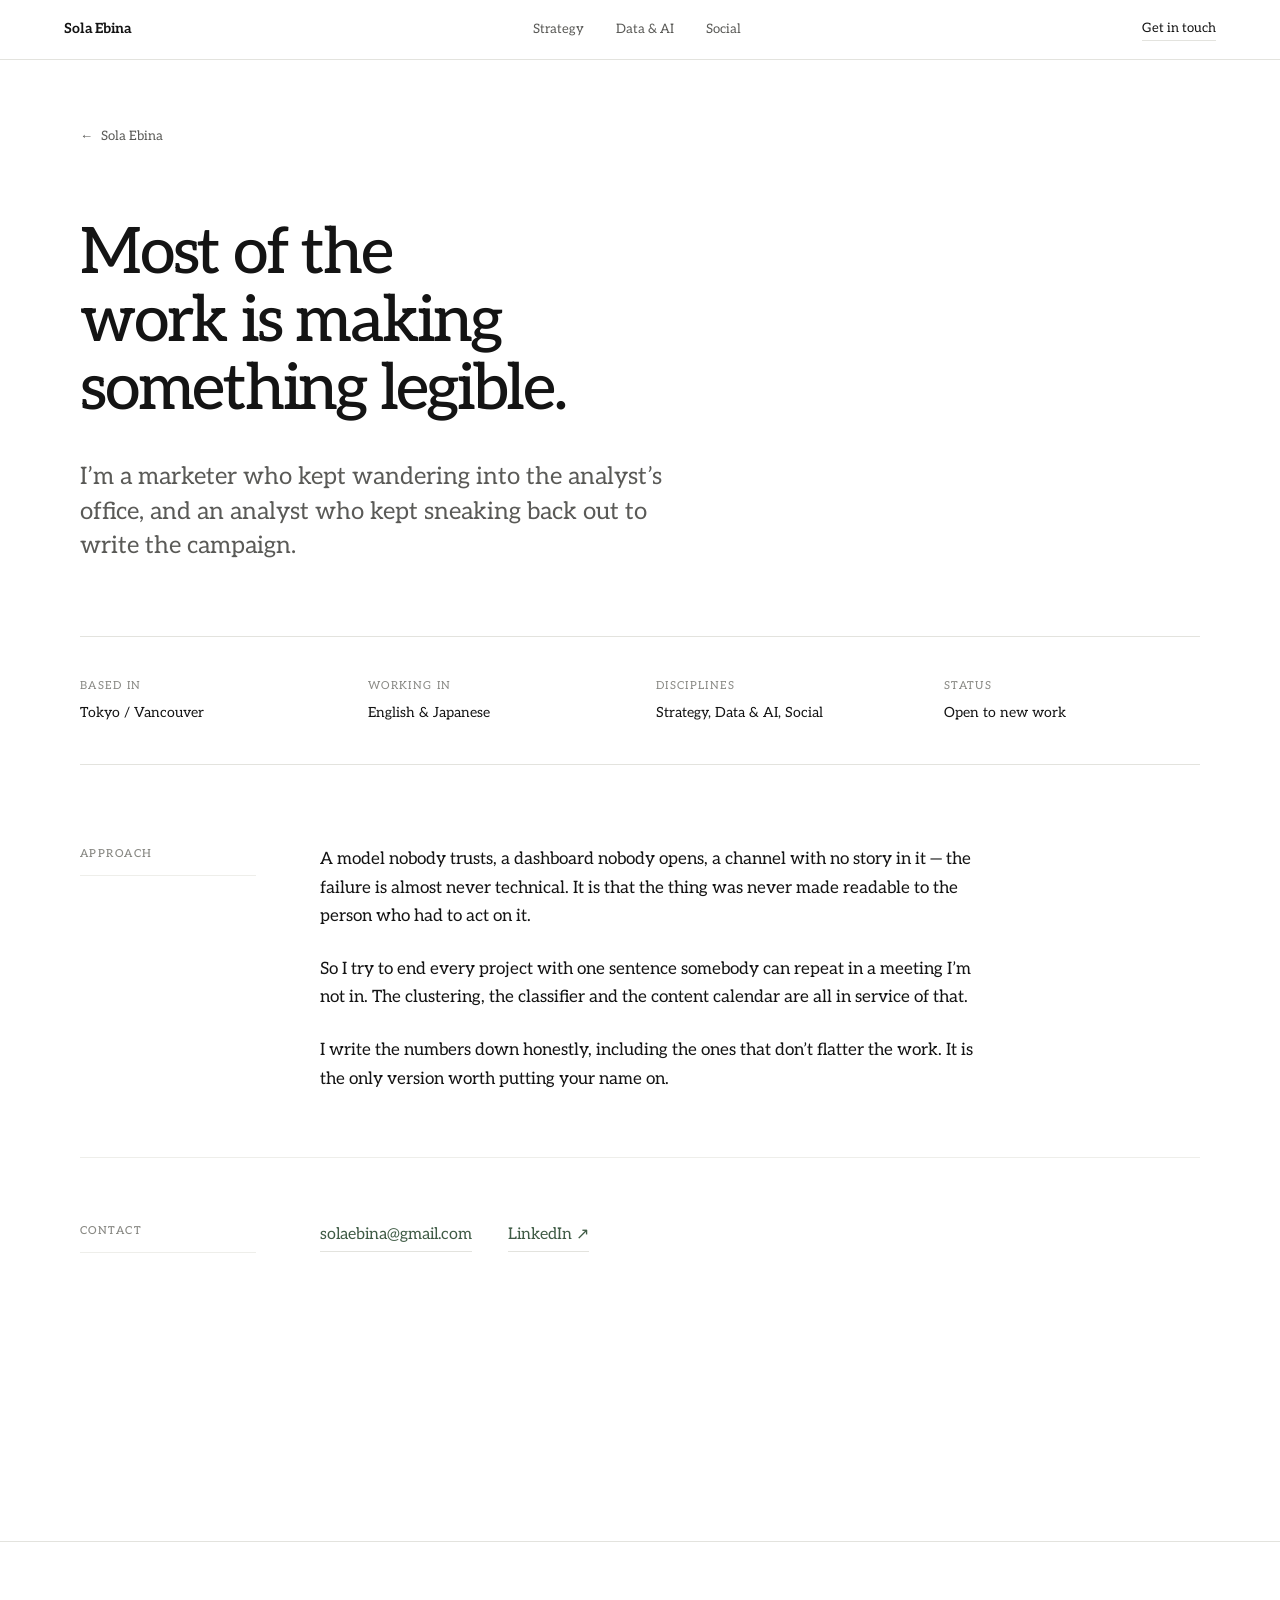
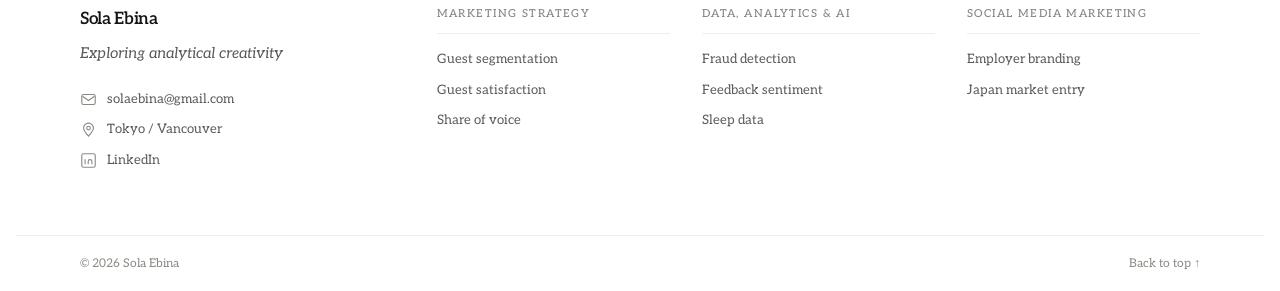
==== commit f7bf914b: "Fold the case pages into the front page's system Contact rows, first: the two filled glyphs are gone" ====
--- a/about.html
+++ b/about.html
@@ -9,7 +9,7 @@
 <link rel="icon" href="data:image/svg+xml,<svg xmlns='http://www.w3.org/2000/svg' viewBox='0 0 100 100'><rect width='100' height='100' rx='22' fill='%23161614'/><text x='50' y='70' font-size='58' font-family='Helvetica,Arial' fill='%23F6F5F1' text-anchor='middle'>S</text></svg>">
 <link rel="stylesheet" href="styles.css">
 </head>
-<body class="page-case">
+<body>
 
 <header class="site-head is-stuck">
   <a class="brand" href="index.html"><b data-p="name">Sola Ebina</b></a>
--- a/styles.css
+++ b/styles.css
@@ -1,3 +1,47 @@
+/* ── Aleo ─────────────────────────────────────────────────────────────────────
+   Variable (300–700) with a true italic, self-hosted so the page still makes
+   no external request. SIL Open Font License 1.1 — see fonts/OFL.txt. */
+@font-face {
+  font-family: Aleo;
+  font-style: normal;
+  font-weight: 300 700;
+  font-display: swap;
+  src: url(fonts/aleo-latin-normal.woff2) format('woff2');
+  unicode-range: U+0000-00FF, U+0131, U+0152-0153, U+02BB-02BC, U+02C6, U+02DA,
+    U+02DC, U+0304, U+0308, U+0329, U+2000-206F, U+20AC, U+2122, U+2191, U+2193,
+    U+2212, U+2215, U+FEFF, U+FFFD;
+}
+@font-face {
+  font-family: Aleo;
+  font-style: normal;
+  font-weight: 300 700;
+  font-display: swap;
+  src: url(fonts/aleo-latin-ext-normal.woff2) format('woff2');
+  unicode-range: U+0100-02BA, U+02BD-02C5, U+02C7-02CC, U+02CE-02D7, U+02DD-02FF,
+    U+0304, U+0308, U+0329, U+1D00-1DBF, U+1E00-1E9F, U+1EF2-1EFF, U+2020,
+    U+20A0-20AB, U+20AD-20C4, U+2113, U+2C60-2C7F, U+A720-A7FF;
+}
+@font-face {
+  font-family: Aleo;
+  font-style: italic;
+  font-weight: 300 700;
+  font-display: swap;
+  src: url(fonts/aleo-latin-italic.woff2) format('woff2');
+  unicode-range: U+0000-00FF, U+0131, U+0152-0153, U+02BB-02BC, U+02C6, U+02DA,
+    U+02DC, U+0304, U+0308, U+0329, U+2000-206F, U+20AC, U+2122, U+2191, U+2193,
+    U+2212, U+2215, U+FEFF, U+FFFD;
+}
+@font-face {
+  font-family: Aleo;
+  font-style: italic;
+  font-weight: 300 700;
+  font-display: swap;
+  src: url(fonts/aleo-latin-ext-italic.woff2) format('woff2');
+  unicode-range: U+0100-02BA, U+02BD-02C5, U+02C7-02CC, U+02CE-02D7, U+02DD-02FF,
+    U+0304, U+0308, U+0329, U+1D00-1DBF, U+1E00-1E9F, U+1EF2-1EFF, U+2020,
+    U+20A0-20AB, U+20AD-20C4, U+2113, U+2C60-2C7F, U+A720-A7FF;
+}
+
 /* ============================================================================
    Sola Ebina — portfolio
    One stylesheet. The whole system lives in :root; change it there.
@@ -17,18 +61,14 @@
   --rule-soft:  #EEEEEA;
   --accent:     #3F5B45;
 
-  /* type */
-  --sans: "Helvetica Neue", Helvetica, Inter, -apple-system, BlinkMacSystemFont,
-          "Segoe UI", Roboto, system-ui, sans-serif;
-  --serif: "Iowan Old Style", "Palatino Linotype", Palatino, "Book Antiqua",
-           Georgia, ui-serif, serif;
+  /* type — Aleo throughout, so there is one family token, not two */
+  --font: Aleo, "Iowan Old Style", Georgia, "Times New Roman", serif;
   --mono: ui-monospace, SFMono-Regular, "SF Mono", Menlo, Consolas, monospace;
 
   /* measure & rhythm */
   --gutter: clamp(1.25rem, 5vw, 4.5rem);
   --max:    78rem;
-  --prose:  38rem;
-  --section: clamp(5rem, 11vw, 9.5rem);
+  --prose:  42rem;
 
   --ease: cubic-bezier(.22, .61, .36, 1);
 }
@@ -42,7 +82,7 @@
   margin: 0;
   background: var(--paper);
   color: var(--ink);
-  font-family: var(--sans);
+  font-family: var(--font);
   font-size: 1rem;
   line-height: 1.6;
   -webkit-font-smoothing: antialiased;
@@ -75,7 +115,6 @@
   font-weight: 500;
 }
 
-.rule { height: 1px; background: var(--rule); border: 0; }
 
 .skip {
   position: absolute; left: -9999px;
@@ -134,19 +173,21 @@
 
 .front {
   min-height: 100svh;
-  display: flex; flex-direction: column; justify-content: center;
-  padding: clamp(1.5rem, 4vh, 3rem) var(--gutter);
+  display: flex; flex-direction: column;
+  padding: clamp(1.25rem, 5vh, 3rem) var(--gutter);
   background: var(--paper);
 }
-.front .smap-main { padding-block: 0 clamp(2rem, 5vh, 3.5rem); }
-.front .smap-base { padding-bottom: 0; }
-
-/* at hero scale the name leads, and the links come up to reading size */
-/* Scoped to the wide layout: unscoped, this out-specifies the stacking rules
-   further down and the brand would sit on top of the CTA on a phone. */
+/* the block sits near the top, with room to breathe above it */
+.front .smap-main { padding-block: clamp(1.5rem, 9vh, 5.5rem) clamp(1.5rem, 5vh, 3.5rem); }
+/* and the copyright is held to the bottom of the screen */
+.front .smap-base { margin-top: auto; padding-bottom: 0; }
+
+/* At hero scale the name leads and the links come up to reading size.
+   The grid is scoped to the wide layout on purpose: unscoped it out-specifies
+   the stacking rule further down, and the columns would never stack. */
 @media (min-width: 1081px) {
   .front .smap-main {
-    grid-template-columns: minmax(0, 1.3fr) minmax(0, 2.9fr) minmax(0, .95fr);
+    grid-template-columns: minmax(0, 1.15fr) minmax(0, 2.9fr);
   }
 }
 .front .smap-mark {
@@ -160,9 +201,25 @@
   font-size: clamp(1rem, 1.7vw, 1.3125rem); line-height: 1.3; max-width: 20ch;
 }
 .front .smap-col li a { font-size: clamp(.875rem, 1.1vw, 1rem); color: var(--ink); }
-.front .smap-cols:hover .smap-col li a { opacity: .4; }
-.front .smap-col li a:hover { opacity: 1; }
-.front .smap-meta li, .front .smap-mail { font-size: .875rem; }
+.front .smap-meta li { font-size: .875rem; }
+.front .smap-meta svg { width: 1.125rem; height: 1.125rem; }
+
+/* Past about 1800px the clamps have all topped out and the composition starts
+   to look marooned in the middle of the screen. One wider tier, then stop:
+   the measure still has to stay readable. */
+@media (min-width: 1800px) {
+  .page-front { --max: 96rem; }
+  .front .smap-mark   { font-size: 3.5rem; }
+  .front .smap-line   { font-size: 1.5rem; }
+  .front .smap-col li a { font-size: 1.0625rem; }
+  .front .smap-col ul { gap: .875rem; }
+}
+
+/* A landscape phone or a short window has no room to hold a full screen —
+   let the content set the height rather than centre it inside a forced one. */
+@media (max-height: 640px) {
+  .front { min-height: 0; justify-content: flex-start; }
+}
 
 /* ── a discipline's showcase ──────────────────────────────────────────────── */
 .work-head { padding-block: clamp(2.5rem, 6vw, 4rem) clamp(2rem, 5vw, 3rem); }
@@ -173,7 +230,6 @@
 }
 .work-line {
   margin-top: clamp(1.25rem, 2.5vw, 1.75rem);
-  font-family: var(--serif);
   font-size: clamp(1.0625rem, 1.9vw, 1.375rem);
   line-height: 1.5;
   color: var(--ink-2);
@@ -202,8 +258,10 @@
   text-decoration: none;
   transition: opacity .3s var(--ease);
 }
-.index:hover .row { opacity: .38; }
-.index .row:hover { opacity: 1; }
+@media (hover: hover) {
+  .index:has(.row:hover) .row { opacity: .38; }
+  .index:has(.row:hover) .row:hover { opacity: 1; }
+}
 
 .row-title {
   display: block;
@@ -280,44 +338,43 @@
 
 .smap-main {
   display: grid;
-  grid-template-columns: minmax(0, 1.05fr) minmax(0, 2.6fr) minmax(0, .95fr);
+  grid-template-columns: minmax(0, 1fr) minmax(0, 2.5fr);
   gap: clamp(2rem, 4vw, 3.5rem);
   padding-block: clamp(2.5rem, 5vw, 4rem);
 }
 
 /* ── who ──────────────────────────────────────────────────────────────────── */
+/* Two halves — the name and the line, then the contact rows. Stacked while the
+   brand has a column to itself; side by side once it hasn't. */
+.smap-brand {
+  display: grid; align-content: start;
+  gap: clamp(1rem, 3vh, 1.5rem);
+}
 .smap-mark {
   display: inline-block;
   font-size: 1.0625rem; font-weight: 600; letter-spacing: -.02em;
   text-decoration: none;
 }
 .smap-line {
-  margin-top: .5rem;
-  font-family: var(--serif); font-style: italic;
-  font-size: .9375rem; line-height: 1.4; color: var(--ink-2);
-  max-width: 22ch;
-}
-
-.smap-meta { margin-top: 1.5rem; display: grid; gap: .3125rem; }
-.smap-meta li { font-size: .8125rem; color: var(--ink-2); }
-.smap-meta a { text-decoration: none; }
+  margin-top: .625rem;
+  font-style: italic;
+  font-size: .9375rem; line-height: 1.45; color: var(--ink-2);
+  max-width: 24ch;
+}
+
+.smap-meta { display: grid; gap: .625rem; }
+.smap-meta li {
+  display: flex; align-items: center; gap: .625rem;
+  font-size: .8125rem; color: var(--ink-2);
+}
+.smap-meta svg { width: 1.0625rem; height: 1.0625rem; flex: none; color: var(--ink-3); }
+.smap-meta a { text-decoration: none; transition: color .2s var(--ease); }
 .smap-meta a:hover { color: var(--ink); }
-
-.smap-social { margin-top: 1.5rem; display: flex; gap: .625rem; }
-.smap-social a {
-  display: grid; place-items: center;
-  width: 2rem; height: 2rem;
-  border: 1px solid var(--rule); border-radius: 50%;
-  color: var(--ink-2);
-  transition: color .2s var(--ease), border-color .2s var(--ease);
-}
-.smap-social a:hover { color: var(--ink); border-color: var(--ink-3); }
-.smap-social svg { width: 1rem; height: 1rem; }
 
 /* ── the sitemap ──────────────────────────────────────────────────────────── */
 .smap-cols {
   display: grid;
-  grid-template-columns: repeat(4, minmax(0, 1fr));
+  grid-template-columns: repeat(3, minmax(0, 1fr));
   gap: clamp(1.5rem, 2.5vw, 2.25rem);
 }
 
@@ -337,35 +394,17 @@
 .smap-col li { line-height: 1.35; }
 .smap-col li a {
   font-size: .8125rem; color: var(--ink-2); text-decoration: none;
-  transition: color .2s var(--ease);
+  transition: color .2s var(--ease), opacity .25s var(--ease);
 }
 .smap-col li a:hover { color: var(--ink); }
 
-/* ── the ask ──────────────────────────────────────────────────────────────── */
-.smap-status {
-  display: flex; align-items: flex-end; gap: .5rem;
-  min-height: 2.6em;            /* matches .smap-head, so the rules line up */
-  font-size: .6875rem; line-height: 1.3; letter-spacing: .1em;
-  text-transform: uppercase;
-  color: var(--ink-2);
-}
-.smap-status i { margin-bottom: .3em; }
-.smap-status i {
-  width: 6px; height: 6px; border-radius: 50%; background: var(--accent);
-}
-
-.smap-mail {
-  display: flex; align-items: baseline; justify-content: space-between; gap: 1rem;
-  margin-top: .75rem; padding: .75rem 0 .6875rem;
-  border-top: 1px solid var(--rule);
-  border-bottom: 1px solid var(--rule);
-  font-size: .8125rem; text-decoration: none;
-  transition: border-color .2s var(--ease);
-}
-.smap-mail:hover { border-color: var(--ink-3); }
-.smap-mail .smap-arrow { color: var(--ink-3); transition: transform .35s var(--ease); }
-.smap-mail:hover .smap-arrow { transform: translateX(.25rem); }
-@media (prefers-reduced-motion: reduce) { .smap-mail:hover .smap-arrow { transform: none; } }
+/* Pull focus to the link under the cursor. :has() means this fires only while
+   a link is actually hovered — keyed to the container's :hover it also fired
+   in the gaps between the columns, which read as the whole block flickering. */
+@media (hover: hover) {
+  .smap-cols:has(a:hover) a { opacity: .45; }
+  .smap-cols:has(a:hover) a:hover { opacity: 1; }
+}
 
 /* ── the legal line ───────────────────────────────────────────────────────── */
 .smap-base {
@@ -375,7 +414,6 @@
   border-top: 1px solid var(--rule-soft);
   font-size: .75rem; color: var(--ink-3);
 }
-.smap-built { color: var(--ink-3); }
 
 .smap-top {
   font: inherit; color: var(--ink-3);
@@ -385,20 +423,30 @@
 .smap-top:hover { color: var(--ink); }
 
 @media (max-width: 1080px) {
-  .smap-main { grid-template-columns: minmax(0, 1fr) minmax(0, 1fr); }
-  .smap-cols { grid-column: 1 / -1; order: 3; }
-  .smap-cta  { order: 2; }
+  .smap-main { grid-template-columns: minmax(0, 1fr); }
+
+  /* The brand now has the full width rather than a narrow column, so it reads
+     as one band: who, on the left; how to reach them, on the right. */
+  .smap-brand {
+    grid-template-columns: minmax(0, 1fr) auto;
+    align-items: start;
+    column-gap: clamp(1.5rem, 5vw, 4rem);
+  }
+}
+
+@media (max-width: 560px) {
+  /* too narrow to sit side by side — back to one column */
+  .smap-brand { grid-template-columns: minmax(0, 1fr); }
 }
 @media (max-width: 680px) {
-  .smap-main { grid-template-columns: minmax(0, 1fr); }
   .smap-cols { grid-template-columns: repeat(2, minmax(0, 1fr)); gap: 2rem 1.25rem; }
   .smap-base { justify-content: flex-start; }
 }
 
 /* ── case study page ──────────────────────────────────────────────────────── */
-/* A case is one long read, so the whole page sits in a tighter measure than
-   the index does. Everything below inherits it through .wrap. */
-.page-case { --max: 64rem; }
+/* A case keeps the page's measure so its left edge lines up with the header
+   and footer; the reading column is set by the section grid below, not by
+   squeezing the whole page. */
 
 .case { padding-block: clamp(2.5rem, 7vh, 4.5rem) 0; }
 
@@ -419,7 +467,6 @@
 }
 .case-thesis {
   margin-top: clamp(1.5rem, 3vw, 2.25rem);
-  font-family: var(--serif);
   font-size: clamp(1.125rem, 2.1vw, 1.5rem);
   line-height: 1.45;
   color: var(--ink-2);
@@ -448,7 +495,7 @@
 
 .case-section {
   display: grid;
-  grid-template-columns: minmax(0, 9rem) minmax(0, var(--prose));
+  grid-template-columns: minmax(0, 11rem) minmax(0, var(--prose));
   gap: clamp(1.5rem, 5vw, 4rem);
   padding-block: clamp(2.5rem, 6vw, 4rem);
   border-top: 1px solid var(--rule-soft);
@@ -456,14 +503,15 @@
 .case-section:first-child { border-top: 0; }
 
 .case-label {
-  font-size: .6875rem; letter-spacing: .14em; text-transform: uppercase;
-  color: var(--ink-3);
+  font-size: .6875rem; letter-spacing: .13em; text-transform: uppercase;
+  font-weight: 500; color: var(--ink-3);
+  padding-bottom: .75rem;
+  border-bottom: 1px solid var(--rule-soft);
   position: sticky; top: 5rem; align-self: start;
 }
 
 .case-content > * + * { margin-top: 1.5rem; }
 .case-content p {
-  font-family: var(--serif);
   font-size: 1.0625rem;
   line-height: 1.68;
   color: var(--ink);
@@ -528,16 +576,16 @@
   border-left: 2px solid var(--rule);
   padding: .25rem 0 .25rem 1.25rem;
 }
-.note p { font-family: var(--sans); font-size: .875rem; color: var(--ink-2); line-height: 1.65; }
+.note p { font-size: .875rem; color: var(--ink-2); line-height: 1.65; }
 
 blockquote.pull { border: 0; padding: .5rem 0; }
 blockquote.pull p {
-  font-family: var(--serif); font-style: italic;
+  font-style: italic;
   font-size: clamp(1.125rem, 2vw, 1.375rem); line-height: 1.45;
 }
 blockquote.pull cite {
   display: block; margin-top: .875rem;
-  font-family: var(--sans); font-style: normal;
+  font-style: normal;
   font-size: .75rem; color: var(--ink-3);
 }
 
@@ -578,20 +626,9 @@
 .case-next a:hover h2 { transform: translateX(.5rem); }
 @media (prefers-reduced-motion: reduce) { .case-next a:hover h2 { transform: none; } }
 
-/* ── reveal on scroll ─────────────────────────────────────────────────────── */
-.rise { opacity: 0; transform: translateY(1rem); }
-.rise.is-in {
-  opacity: 1; transform: none;
-  transition: opacity .7s var(--ease), transform .7s var(--ease);
-}
-@media (prefers-reduced-motion: reduce) {
-  .rise, .rise.is-in { opacity: 1; transform: none; transition: none; }
-}
-
 /* ── print ────────────────────────────────────────────────────────────────── */
 @media print {
   .site-head, .site-foot, .peek, .case-next, .back { display: none; }
   body { background: #fff; color: #000; }
   .case-section { break-inside: avoid; grid-template-columns: 1fr; }
-  .rise { opacity: 1; transform: none; }
-}
+}
